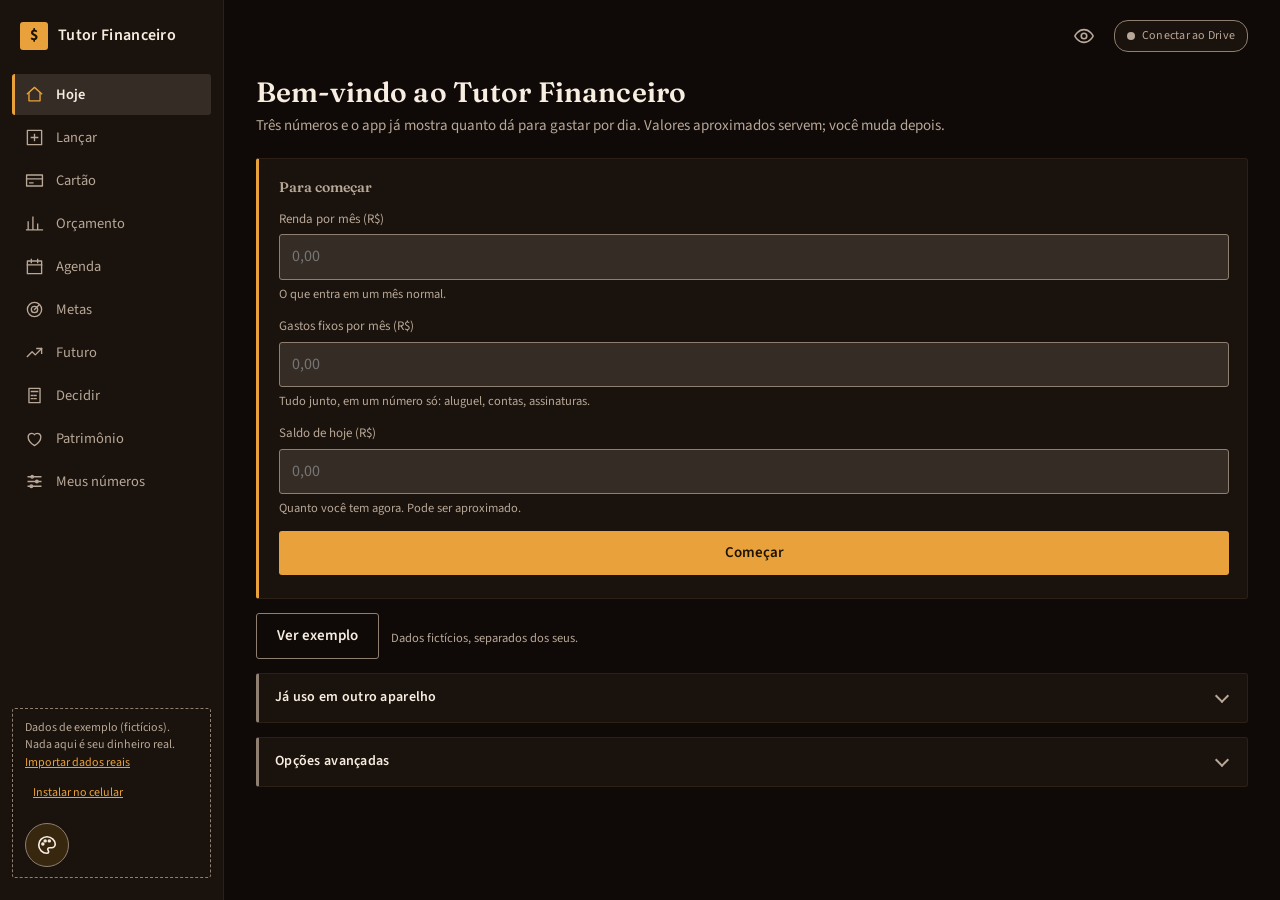
==== index.html @ 3c05d74e "Bank-sourced figures with origin and age; typed reserve; card link; category mapping - Caixa hoje is" ====
<!doctype html>
<html lang="pt-BR" data-theme="cafe">
<head>
<meta charset="utf-8">
<meta http-equiv="Content-Security-Policy" content="default-src 'self'; script-src 'self'; style-src 'self' 'unsafe-inline'; img-src 'self' data:; connect-src 'self' https://www.googleapis.com https://script.google.com https://script.googleusercontent.com https://api.bcb.gov.br; object-src 'none'; base-uri 'none'; form-action 'none'">
<meta name="referrer" content="strict-origin">
<meta name="viewport" content="width=device-width, initial-scale=1, viewport-fit=cover">
<title>Tutor Financeiro</title>
<meta name="theme-color" content="#101212">
<script src="tema.js"></script>
<meta name="apple-mobile-web-app-capable" content="yes">
<meta name="mobile-web-app-capable" content="yes">
<meta name="apple-mobile-web-app-status-bar-style" content="black-translucent">
<meta name="apple-mobile-web-app-title" content="Tutor">
<link rel="manifest" href="manifest.webmanifest">
<link rel="stylesheet" href="tokens.css">
<link rel="icon" href="icon.svg" type="image/svg+xml">
<link rel="apple-touch-icon" href="icon-180.png">
<style>
@font-face{font-family:"Source Sans 3";src:url(fonts/source-sans-3-latin-400-normal.woff2) format("woff2");font-weight:400;font-style:normal;font-display:swap}
@font-face{font-family:"Source Sans 3";src:url(fonts/source-sans-3-latin-600-normal.woff2) format("woff2");font-weight:600;font-style:normal;font-display:swap}
@font-face{font-family:"Source Sans 3";src:url(fonts/source-sans-3-latin-700-normal.woff2) format("woff2");font-weight:700;font-style:normal;font-display:swap}
@font-face{font-family:"Fraunces";src:url(fonts/fraunces-latin-600-normal.woff2) format("woff2");font-weight:600;font-style:normal;font-display:swap}
@font-face{font-family:"TF Fallback";src:local("Arial"),local("Helvetica");size-adjust:92%;ascent-override:111%;descent-override:43%;line-gap-override:0%}
:root{
  --p1:var(--card); --p2:var(--surface-2);
  --ln:var(--line); --ln2:var(--line-strong);
  --tx:var(--text); --mu:var(--text-muted);
  --teal:var(--primary); --vio:var(--accent-mix); --pink:var(--accent-warm); --sky:var(--accent-cool);
  --at:var(--attention); --ru:var(--risk);
  --font-sys:"Segoe UI Variable Text","Segoe UI",system-ui,sans-serif;
  --font-text:"Source Sans 3","TF Fallback",var(--font-sys);
  --font-display:"Fraunces",Georgia,var(--font-sys);
  --f:var(--font-text); --fn:var(--font-text);
}
*{box-sizing:border-box;margin:0}
html,body{background:var(--bg);color:var(--tx);font-family:var(--f);font-size:15px;line-height:1.45;font-synthesis:none;font-variant-numeric:tabular-nums}
button,input,select{font:inherit;color:inherit}
.app{display:grid;grid-template-columns:224px 1fr;min-height:100vh}
nav{background:linear-gradient(180deg,var(--nav-top),var(--nav-bottom));border-right:1px solid var(--card-border);padding:22px 12px;position:sticky;top:0;height:100vh;display:flex;flex-direction:column;gap:2px;overflow:auto}
.brand{display:flex;align-items:center;gap:10px;padding:0 8px 22px;font-family:var(--fn);font-weight:600;font-size:16px;letter-spacing:.02em;white-space:nowrap}
.brand i{width:28px;height:28px;border-radius:3px;background:var(--teal);display:grid;place-items:center;color:var(--on-primary);font-style:normal;font-weight:700}
nav button{all:unset;cursor:pointer;display:flex;align-items:center;gap:12px;padding:10px 10px;border-radius:3px;color:var(--mu);font-size:14.5px;border-left:3px solid transparent}
@media (hover:hover){nav button:hover{background:var(--p2);color:var(--tx)}}
nav button[aria-current=true]{background:var(--p2);color:var(--tx);font-weight:600;border-left-color:var(--h,var(--teal))}
nav button[aria-current=true] svg{color:var(--h,var(--teal))}
nav svg{width:19px;height:19px;flex:none}
.demo{margin-top:auto;font-size:12px;color:var(--mu);border:1px dashed var(--ln2);border-radius:3px;padding:10px 12px}
main{padding:14px 32px 70px;max-width:1800px;width:100%}
h1{font-family:var(--font-display);font-size:28px;font-weight:600;letter-spacing:.005em}
.sub{color:var(--mu);margin-top:2px}
.head{display:flex;justify-content:space-between;align-items:flex-end;gap:16px;flex-wrap:wrap;margin-bottom:22px}
.grid{display:grid;gap:14px}
.g4{grid-template-columns:repeat(auto-fit,minmax(min(215px,100%),1fr))}
.g3{grid-template-columns:repeat(auto-fit,minmax(min(280px,100%),1fr))}
.grid>*{min-width:0}
.g2{grid-template-columns:repeat(auto-fit,minmax(min(340px,100%),1fr))}
.g32{grid-template-columns:2fr 1fr}
.g23{grid-template-columns:1fr 1.6fr}
.pn{background:linear-gradient(180deg,var(--card-top),var(--card-bottom));box-shadow:var(--card-highlight),var(--card-shadow);border:1px solid var(--card-border);border-left:3px solid var(--h,var(--ln2));border-radius:3px;padding:18px 18px 18px 20px;position:relative}
.pn>h2{font-family:var(--font-display);font-size:14px;font-weight:600;color:var(--mu);margin-bottom:12px;display:flex;justify-content:space-between;gap:10px}
.pn>h2 em{font-style:normal;color:var(--h,var(--mu))}
.pn>h2 em,.pn>h2 .info{font-family:var(--font-text);font-weight:600}
.big.hero{font-family:var(--font-display)}
.big{font-family:var(--fn);font-size:34px;font-weight:600;letter-spacing:-.005em;line-height:1.05}
.mid{font-family:var(--fn);font-size:22px;font-weight:600}
.mu{color:var(--mu)} .small{font-size:13px}
.gl{width:1.05em;height:1.05em;flex:none;vertical-align:-.16em;fill:currentColor}
.tag{white-space:nowrap;display:inline-flex;align-items:center;gap:6px;padding:3px 9px;border-radius:2px;font-size:12.5px;font-weight:600;letter-spacing:.01em}
.ok{color:var(--ok);background:var(--ok-bg)} .at{color:var(--at);background:var(--attention-bg)} .ru{color:var(--ru);background:var(--risk-bg)} .ne{color:var(--mu);background:var(--p2)}
.verdict{display:grid;grid-template-columns:auto 1fr auto;gap:24px;align-items:center;padding:24px 26px;margin-bottom:14px}
.verdict .ico{width:62px;height:62px;border-radius:3px;display:grid;place-items:center;font-size:30px;font-weight:700}
.verdict h2{font-family:var(--font-display);font-size:26px;font-weight:600}
.bar{height:8px;border-radius:99px;background:var(--p2);margin:10px 0 6px;position:relative}
.bar.uso>span{background:linear-gradient(90deg,var(--bar-from),var(--bar-to))}
.bar>span{display:block;height:100%;border-radius:99px;background:linear-gradient(90deg,color-mix(in srgb,var(--h,var(--teal)) 55%,transparent),var(--h,var(--teal)))}
.info{display:inline-grid;place-items:center;width:16px;height:16px;border-radius:50%;border:1px solid var(--ln2);color:var(--mu);font-size:12px;font-style:normal;font-family:var(--fn);font-weight:600;cursor:help;margin-left:7px;position:relative;vertical-align:middle;text-transform:none;letter-spacing:0}
.info:hover,.info:focus{color:var(--tx);border-color:var(--teal);outline:none}
.info:hover::after,.info:focus::after{content:attr(data-t);position:absolute;left:-8px;top:24px;width:270px;background:var(--p2);border:1px solid var(--ln2);padding:10px 12px;border-radius:3px;color:var(--tx);font-size:12.5px;font-family:var(--f);font-weight:400;line-height:1.45;z-index:40;white-space:normal;text-align:left;box-shadow:var(--shadow-pop)}
.info.r:hover::after,.info.r:focus::after{left:auto;right:-8px}
.dica{font-size:13px;border:1px solid var(--ln2);border-left:3px solid var(--teal);border-radius:3px;padding:10px 12px;background:var(--p2);margin:-6px 0 16px}
.dica b{font-family:var(--fn);font-weight:600}
.guia{display:grid;gap:12px}
.guia .g{display:grid;grid-template-columns:96px 1fr;gap:12px;align-items:start;padding-top:12px;border-top:1px solid var(--ln)}
.guia .g:first-child{border-top:0;padding-top:0}
.pn.click{cursor:pointer;transition:border-color .15s}
.pn.click:hover{border-color:var(--h)}
.strip .c{cursor:pointer}
.strip .c:hover{border-color:var(--mu)}
tr.clk{cursor:pointer}
tr.clk:hover td{background:var(--p2)}
input[type=range]{display:block;width:100%;max-width:100%;margin:0;padding:0;height:32px;min-height:32px;background:transparent;border:0;accent-color:var(--h,var(--teal))}
select{background-image:linear-gradient(45deg,transparent 50%,var(--mu) 50%),linear-gradient(135deg,var(--mu) 50%,transparent 50%);background-position:calc(100% - 18px) 50%,calc(100% - 13px) 50%;background-size:5px 5px;background-repeat:no-repeat;padding-right:32px !important}
input[type=date]{display:block;line-height:1.2}
.g-dp{display:grid;grid-template-columns:minmax(0,1fr) minmax(0,1fr);gap:12px}.g-dp>.field{min-width:0}
.secw{display:contents}.maisbtn{display:none}
.sl{margin-bottom:16px}
.sl label{display:flex;justify-content:space-between;align-items:baseline;gap:10px}
.sl label span{min-width:0}
.sl label b{flex:none;white-space:nowrap;font-family:var(--fn);color:var(--tx)}
.tip{position:fixed;z-index:30;background:var(--p2);border:1px solid var(--ln2);border-radius:3px;padding:9px 12px;font-size:12.5px;pointer-events:none;box-shadow:var(--shadow-pop)}
.tip b{font-family:var(--fn);font-weight:600;display:block;margin-bottom:4px}
.tip i{display:inline-block;width:9px;height:9px;border-radius:2px;margin-right:7px}
.bar>i{position:absolute;top:-4px;bottom:-4px;width:2px;background:var(--tx);opacity:.8}
.row{display:flex;justify-content:space-between;align-items:center;gap:12px}
.ins{display:flex;gap:12px;align-items:flex-start;padding:13px 0;border-top:1px solid var(--ln)}
.ins:first-of-type{border-top:0;padding-top:0}
.ins .d{width:30px;height:30px;border-radius:3px;display:grid;place-items:center;flex:none;font-size:14px;font-weight:700}
label{display:block;font-size:13px;color:var(--mu);margin:0 0 6px}
.field{margin-bottom:14px}
input[type=text],input[type=url],input[type=number],input[type=date],select{min-width:0;width:100%;min-height:44px;-webkit-appearance:none;appearance:none;background:var(--p2);border:1px solid var(--ln2);border-radius:3px;padding:10px 12px;outline:none}
input:focus,select:focus{border-color:var(--h,var(--teal))}
button:focus-visible,.chip:focus-visible,nav button:focus-visible,.sync:focus-visible,[tabindex]:focus-visible,summary:focus-visible,input[type=checkbox]:focus-visible,input[type=range]:focus-visible{outline:2px solid var(--teal);outline-offset:2px}
input[type=number]{font-family:var(--fn);font-size:16px}
.rate{display:grid;grid-template-columns:1fr 112px;gap:8px}
.hint{font-size:12.5px;color:var(--mu);margin-top:5px}
.orig{color:var(--mu);font-size:12px;white-space:nowrap}
.cx-ver{margin-top:10px;padding:8px 12px;font-size:13px}
.cx-lista{margin-top:10px;border-top:1px solid var(--ln);padding-top:8px}
.cx-lista ul{list-style:none;margin:0 0 8px;padding:0}
.cx-lista li{display:flex;justify-content:space-between;gap:12px;padding:4px 0;font-size:13px;flex-wrap:wrap}
.cx-lista .cx-t{font-size:12.5px;color:var(--mu);margin-top:6px}
.res-l{display:grid;grid-template-columns:minmax(0,1fr) minmax(0,1fr);gap:0 12px;border-bottom:1px solid var(--ln);padding-bottom:8px;margin-bottom:8px}
.res-a{grid-column:1/-1;display:flex;gap:8px;align-items:center;flex-wrap:wrap}
.fut-orig{margin-bottom:10px}
.lg-kv{margin:-4px 0 12px}
.chips{display:flex;flex-wrap:wrap;gap:8px}
.chip{all:unset;cursor:pointer;box-sizing:border-box;display:inline-flex;align-items:center;min-height:44px;padding:7px 14px;border-radius:99px;border:1px solid var(--ln2);color:var(--mu);font-size:14px}
.chip:hover{color:var(--tx)}
.chip[aria-pressed=true]{background:var(--primary-tonal);border-color:var(--h,var(--teal));color:var(--tx);font-weight:600}
.seg{display:inline-flex;background:var(--p1);border:1px solid var(--ln);border-radius:3px;margin-bottom:18px;flex-wrap:wrap}
.seg button{all:unset;cursor:pointer;display:inline-flex;align-items:center;min-height:44px;box-sizing:border-box;padding:9px 16px;color:var(--mu);font-weight:400;border-right:1px solid var(--ln)}
.seg button:last-child{border-right:0}
.seg button[aria-selected=true],.seg button[aria-pressed=true]{background:var(--primary-tonal);color:var(--tx);box-shadow:inset 0 -2px 0 var(--h,var(--teal));font-weight:600}
.btn{all:unset;box-sizing:border-box;cursor:pointer;background:var(--h,var(--teal));color:var(--on-primary);font-family:var(--fn);font-weight:600;padding:11px 20px;border-radius:3px;text-align:center}
.btn:hover{filter:brightness(1.1)}
/* caixa de seleção: vazia fica com borda visível; área de toque de 44px sem aumentar o desenho */
input[type=checkbox]{-webkit-appearance:none;appearance:none;position:relative;width:24px;height:24px;flex:none;margin:0;background:var(--p1);border:2px solid var(--mu);border-radius:5px;cursor:pointer;display:inline-block;vertical-align:middle}
input[type=checkbox]::before{content:'';position:absolute;inset:-10px}
input[type=checkbox]:checked{background:var(--h,var(--teal));border-color:var(--h,var(--teal))}
input[type=checkbox]:checked::after{content:'';position:absolute;left:6px;top:1px;width:6px;height:12px;border:solid var(--on-primary);border-width:0 3px 3px 0;transform:rotate(45deg)}
.linha-check{display:flex;align-items:center;gap:12px;min-height:44px}.linha-check label{margin:0}
.btn.ghost{background:transparent;color:var(--tx);border:1px solid var(--ln2)}
.toggle{display:flex;gap:10px}
.toggle label{flex:1;display:flex;align-items:center;gap:8px;margin:0;background:var(--p2);border:1px solid var(--ln2);border-radius:3px;padding:10px 12px;cursor:pointer;color:var(--tx);font-size:14px}
.toggle input{--h:var(--teal)}
.toggle label{min-height:44px}
.bc-neu{margin-bottom:12px}
table{width:100%;border-collapse:collapse;font-size:14px}
th{font-family:var(--fn);font-size:12px;color:var(--mu);font-weight:600;text-align:left;padding:8px 8px;border-bottom:1px solid var(--ln2)}
td{padding:10px 8px;border-bottom:1px solid var(--ln)}
td.n,th.n{text-align:right;font-family:var(--fn);font-size:15px}
tr:last-child td{border-bottom:0}
.x{all:unset;cursor:pointer;color:var(--mu);min-width:44px;min-height:44px;display:inline-grid;place-items:center;box-sizing:border-box;border-radius:3px}.x:hover{background:var(--risk-bg);color:var(--ru)}
.legend{display:flex;gap:16px;flex-wrap:wrap;margin-top:10px;font-size:13px;color:var(--mu)}
.legend i{display:inline-block;width:14px;height:3px;border-radius:2px;margin-right:6px;vertical-align:middle}
.res{background:var(--p2);border-radius:3px;border-left:3px solid var(--h,var(--teal));padding:16px 18px;margin-bottom:16px}
.res .big{margin:4px 0}
.kv{display:grid;grid-template-columns:1fr auto;gap:7px 14px;font-size:14px}
#i_status{margin-bottom:14px} .inv-kv+.det{margin-top:16px}
.kv span:nth-child(odd){color:var(--mu)} .kv span:nth-child(even){text-align:right;font-family:var(--fn);font-size:15px}
svg text{font-family:var(--f)}
.disc{font-size:12.5px;color:var(--mu);border-left:2px solid var(--ln2);padding:2px 0 2px 12px;margin-top:14px}
.factor{display:grid;grid-template-columns:1fr auto;gap:4px 12px;padding:12px 0;border-top:1px solid var(--ln)}
.factor:first-of-type{border-top:0}
.factor .bar{grid-column:1/-1;margin:2px 0 0;height:6px}
/* faixa do mês */
.strip{display:grid;gap:3px}
.strip .c{height:38px;border-radius:2px;background:var(--p2);position:relative;border:1px solid transparent}
.strip .c{cursor:pointer;transition:transform .12s,box-shadow .12s}
.strip .c:hover{box-shadow:0 0 0 1px var(--mu);transform:translateY(-2px)}
.strip .c.hj{border-color:var(--tx)}
.strip .c.sel{box-shadow:0 0 0 2px var(--teal);transform:translateY(-3px);z-index:2}
.strip .c.sel::after{content:'';position:absolute;left:50%;bottom:-9px;margin-left:-4px;border:4px solid transparent;border-top:0;border-bottom:5px solid var(--teal)}
.strip .l.sel{color:var(--teal);font-weight:700}
tr.clk.sel td{background:var(--p2)}
tr.clk.sel td:first-child{box-shadow:inset 3px 0 0 var(--teal)}
.strip .c.fut{background:transparent;border:1px dashed var(--ln2)}
.strip .c b{position:absolute;left:50%;top:5px;width:7px;height:7px;margin-left:-3px;border-radius:50%;background:var(--vio)}
.strip .l{font-family:var(--fn);font-size:12px;color:var(--mu);text-align:center;margin-top:4px}
.strip .l span{display:none}.strip .l span.key{display:inline}
/* cartão */
.card3d{border-radius:6px;padding:20px;background:var(--p2);border:1px solid var(--ln2);position:relative;overflow:hidden;min-height:170px}
.card3d .chip2{width:38px;height:28px;border-radius:5px;border:1px solid var(--ln2);background:var(--p1);margin-bottom:18px}
.cardnum{letter-spacing:.15em}
.card3d>*{position:relative;z-index:1}
.card3d:after{z-index:0;content:"";position:absolute;right:-40px;top:-40px;width:150px;height:150px;border-radius:50%;border:26px solid var(--p2)}
.cal{display:grid;grid-template-columns:repeat(7,1fr);gap:4px}
.cal .w{font-family:var(--fn);font-size:12px;color:var(--mu);text-align:center;letter-spacing:.08em;padding-bottom:2px}
.cal .d{min-height:56px;border:1px solid var(--ln);border-radius:2px;padding:4px 6px;font-family:var(--fn);font-size:12px;color:var(--mu)}
.cal .d.hj{border-color:var(--tx);color:var(--tx)}
.cal .d.v{background:var(--p2)}
.cal .d b{display:block;font-weight:600;font-size:12px;color:var(--vio);overflow:hidden;white-space:nowrap;text-overflow:ellipsis}
.cal .d b.pg{color:var(--ok)}
.vb{display:flex;gap:10px;align-items:flex-end;height:170px;padding-top:8px}
.vb>div{flex:1;display:flex;flex-direction:column;justify-content:flex-end;align-items:center;gap:6px;height:100%}
.vb>div>span{width:100%;border-radius:2px 2px 0 0;background:var(--h,var(--vio))}
.vb small{font-family:var(--fn);font-size:12px;color:var(--mu)}
.vb em{font-style:normal;font-family:var(--fn);font-size:12px}
.gl{display:grid;grid-template-columns:repeat(auto-fit,minmax(260px,1fr));gap:14px 26px}
.gl b{display:block;font-family:var(--fn);font-weight:600;letter-spacing:.02em}
.screen{display:none}.screen.on{display:block}
.col{min-width:0}
.topbar{display:flex;justify-content:flex-end;align-items:center;gap:8px;padding:14px 32px 0}
.ibtn{all:unset;box-sizing:border-box;width:44px;height:44px;display:grid;place-items:center;border-radius:50%;cursor:pointer;color:var(--mu);border:1px solid transparent}
.ibtn:hover{color:var(--tx);border-color:var(--ln2)}
.ibtn:focus-visible{outline:2px solid var(--teal);outline-offset:2px}
.ibtn svg{width:22px;height:22px}
.ibtn.tonal{border-color:var(--ln2);color:var(--tx);background:var(--primary-tonal)}
.x svg{width:20px;height:20px}
#menutema{position:fixed;z-index:50;min-width:200px;background:var(--p1);border:1px solid var(--ln2);border-radius:16px;padding:6px;box-shadow:var(--shadow-pop)}
#menutema button{all:unset;box-sizing:border-box;display:flex;align-items:center;gap:12px;width:100%;min-height:48px;padding:0 12px;border-radius:12px;cursor:pointer;color:var(--tx)}
#menutema button:hover{background:var(--p2)}
#menutema button:focus-visible{outline:2px solid var(--teal);outline-offset:-2px}
#menutema button[aria-checked=true]{background:var(--primary-tonal)}
#menutema .sw{width:28px;height:28px;border-radius:50%;flex:none;border:1px solid var(--ln2);background:linear-gradient(135deg,var(--a) 50%,var(--b) 50%)}
#menutema .nm{flex:1}
#menutema .ck{width:20px;height:20px;color:var(--teal)}
#menutema .ck svg{width:20px;height:20px}
#imp_f{display:block;width:100%;max-width:100%;min-width:0}
.selo{all:unset;box-sizing:border-box;margin-right:auto;min-height:44px;display:inline-flex;align-items:center;padding:0 14px;border-radius:22px;background:var(--attention-bg);color:var(--at);font-family:var(--fn);font-size:13px;font-weight:600;cursor:pointer;white-space:nowrap}
.selo:focus-visible{outline:2px solid var(--teal);outline-offset:2px}
.sync svg{display:none;width:22px;height:22px}
.sync b{display:none}
.sync{position:static;display:inline-flex;align-items:center;gap:7px;min-height:32px;font-family:var(--fn);font-size:12px;letter-spacing:.02em;color:var(--mu);background:var(--p1);border:1px solid var(--ln2);border-radius:14px;padding:6px 12px;cursor:pointer;user-select:none}
.sync i{width:8px;height:8px;border-radius:50%;background:var(--mu)}
.sync.ok i{background:var(--ok)} .sync.at i{background:var(--at)} .sync.ru i{background:var(--ru)} .sync.go i{background:var(--sky);animation:pulso 1s infinite}
@keyframes pulso{50%{opacity:.3}}
.sync:hover{border-color:var(--teal);color:var(--tx)}
/* celular: blocos recolhíveis, alertas, mini-números */
.det{border:1px solid var(--ln);border-left:3px solid var(--h,var(--ln2));border-radius:3px;background:var(--p1);margin-bottom:14px}
.det>summary{list-style:none;cursor:pointer;display:flex;align-items:center;justify-content:space-between;min-height:48px;padding:0 16px;font-family:var(--fn);font-size:14px;font-weight:600;letter-spacing:.02em}
.det>summary::-webkit-details-marker{display:none}
.det>summary::after{content:'';flex:none;width:8px;height:8px;margin-right:4px;border-right:2px solid var(--mu);border-bottom:2px solid var(--mu);transform:translateY(-2px) rotate(45deg)}
.det[open]>summary::after{transform:translateY(2px) rotate(-135deg)}
.det>.detc{padding:0 12px 12px}
.det>.detc>.pn,.det>.detc>.grid,.det>.detc>.det{margin-bottom:12px}
.alertas{display:grid;gap:8px;margin-bottom:12px}
.alerta{display:flex;gap:10px;align-items:flex-start;padding:10px 12px;border-radius:3px;font-size:14px;font-weight:600;line-height:1.3}
.mini3{display:grid;grid-template-columns:repeat(3,minmax(0,1fr));gap:8px;margin-bottom:12px}
.mini{background:var(--p1);border:1px solid var(--ln);border-radius:3px;padding:10px;min-width:0}
.mini b{display:block;font-family:var(--fn);font-size:18px;font-weight:600}
.conf{position:fixed;inset:0;z-index:30;display:grid;place-items:center;padding:16px;background:color-mix(in srgb,var(--bg) 72%,transparent)}
.confc{width:100%;max-width:420px;box-sizing:border-box;background:var(--p1);border:1px solid var(--ln2);border-radius:6px;padding:18px 16px}
.confc h2{margin:0 0 8px;font-size:18px;font-family:var(--font-display);font-weight:600}
.confc p{margin:0 0 16px}
.confb{display:flex;gap:10px;justify-content:flex-end;flex-wrap:wrap}
.confb .btn{min-height:44px}
.bc-prev{display:flex;flex-direction:column;max-height:calc(100vh - 32px);max-height:calc(100dvh - 32px)}
.bc-prev p{margin:0 0 8px;font-size:14px}
.bc-cont{font-size:14px;font-weight:600;margin-bottom:8px}
.bc-inv{display:flex;align-items:center;gap:12px;min-height:44px;font-size:14px;color:var(--tx);cursor:pointer;overflow-wrap:anywhere}
.bc-lista{flex:1 1 auto;min-height:0;overflow-y:auto;overflow-x:hidden;border-top:1px solid var(--ln);margin-bottom:12px}
.bc-it{display:flex;align-items:center;gap:12px;min-height:44px;padding:8px 2px 8px 10px;box-sizing:border-box;border-bottom:1px solid var(--ln);color:var(--tx);cursor:pointer}
.bc-tx{flex:1 1 auto;min-width:0;display:flex;flex-direction:column;gap:2px;font-size:14px;overflow-wrap:anywhere}
.bc-tx b{font-weight:600}
.bc-val{flex:none;display:flex;flex-direction:column;align-items:flex-end;gap:2px;font-size:14px;font-variant-numeric:tabular-nums;white-space:nowrap}
.bc-acoes{display:flex;gap:10px;flex-wrap:wrap;margin-top:12px}
.bc-dt{font-family:var(--fn);font-size:15px;margin:0 0 8px} .bc-diag{list-style:none;margin:0;padding:0;font-size:13.5px;line-height:1.45} .bc-diag li{padding:2px 0;overflow-wrap:anywhere} .bc-diag li.n1{padding-left:16px;color:var(--mu)}
.bc-cs,.bc-is{margin-top:14px;padding-top:12px;border-top:1px solid var(--ln)} .bc-cs>b,.bc-is>b{display:block;margin-bottom:6px;font-size:14px} .bc-cs select{max-width:100%}
.bc-sub{margin-top:10px} .bc-sub>b{display:block;font-size:13.5px;margin-bottom:4px;overflow-wrap:anywhere} .bc-sub .kv{margin-top:6px} .bc-cs .kv span:nth-child(odd),.bc-is .kv span:nth-child(odd),.bc-cat span:nth-child(odd){overflow-wrap:anywhere} .bc-st{display:block;color:var(--mu);font-size:12.5px} .bc-cat{margin-top:10px}
.bc-lin{border-bottom:1px solid var(--ln)}
.bc-lin .bc-it{border-bottom:0}
.bc-vin{display:flex;align-items:center;gap:12px;min-height:44px;padding:0 2px 8px 10px;box-sizing:border-box;font-size:14px;color:var(--tx);cursor:pointer}
.bc-razao{font-size:12.5px;color:var(--mu)}
.bc-res{font-size:13px;color:var(--mu);margin-bottom:8px}
.bc-tx .tag{align-self:flex-start;white-space:normal}
.bc-nomes{margin-bottom:12px;flex:none}
.bc-nomes>summary{min-height:44px;display:flex;align-items:center;justify-content:space-between;font-size:14px;font-weight:600;cursor:pointer}
.bc-nomes>summary::after{content:'';flex:none;width:8px;height:8px;margin-right:6px;border-right:2px solid var(--mu);border-bottom:2px solid var(--mu);transform:translateY(-2px) rotate(45deg)}
.bc-nomes[open]>summary::after{transform:translateY(2px) rotate(-135deg)}
.bc-nomes[open]{max-height:38vh;overflow-y:auto}
.flt-conta{margin-bottom:12px}
.flt-conta label{display:block;font-size:13px;color:var(--mu);margin-bottom:4px}
table.lt .mu.small{overflow-wrap:anywhere}
.bc-acoes .btn{min-height:44px}
.pv-cab{height:150px;overflow:hidden;margin-bottom:2px}
.pv-cap{font-size:13px;color:var(--mu)}
.pv-val{margin-top:8px;font-family:var(--font-display);font-size:30px;font-weight:600;line-height:1.15;font-variant-numeric:tabular-nums}
.pv-chip{margin-top:8px}
.pv-chip .tag{display:inline-flex;align-items:center;gap:6px;padding:2px 10px 2px 6px;border-radius:999px;border:1px solid color-mix(in srgb,currentColor 45%,transparent)}
.pv-ic{flex:none}
.pv-sub{margin-top:6px;font-size:12.5px;color:var(--mu)}
.pv-sub b{color:var(--tx)}
.pv-lin{display:flex;justify-content:space-between;gap:12px;font-size:14px;color:var(--mu);font-variant-numeric:tabular-nums;margin-top:3px}
.pv-lin b{color:var(--tx);white-space:nowrap}
.pv-seg{display:flex;gap:8px;margin-bottom:12px}
.pv-seg button{all:unset;box-sizing:border-box;cursor:pointer;display:inline-flex;align-items:center;height:44px;min-height:44px;margin:-4px 0;font-size:13px;font-weight:400;color:var(--mu)}
.pv-seg button span{box-sizing:border-box;display:inline-flex;align-items:center;height:36px;padding:0 14px;border:1px solid var(--ln2);border-radius:18px}
.pv-seg button[aria-pressed=true]{color:var(--primary);font-weight:400}
.pv-seg button[aria-pressed=true] span{background:var(--primary-tonal);border-color:var(--primary)}
.pv-seg button:focus-visible span,.pv-grafico:focus-visible{outline:2px solid var(--teal);outline-offset:2px}
.pv-grafico{touch-action:pan-y;user-select:none;-webkit-user-select:none}
.pv-largo{margin-left:-10px;margin-right:-10px}
.pv-svg{display:block;width:100%;height:auto;max-width:100%;font-variant-numeric:tabular-nums}
.pv-pe{display:flex;gap:10px;align-items:center;margin-top:8px}
.pv-tab{white-space:nowrap;min-height:44px;flex:none}
.pv-nota{font-size:12.5px;color:var(--mu)}
.pv-sr{position:absolute;width:1px;height:1px;overflow:hidden;clip-path:inset(50%);white-space:nowrap}
@keyframes pv-traco{from{stroke-dashoffset:1}to{stroke-dashoffset:0}}
.pv-cen.entra{stroke-dasharray:1;animation:pv-traco .4s ease-out both}
@media (prefers-reduced-motion:reduce){.pv-cen.entra{animation:none;stroke-dasharray:none}}
.linkbtn{all:unset;cursor:pointer;color:var(--teal);text-decoration:underline;min-height:44px;display:inline-flex;align-items:center;padding:0 8px;box-sizing:border-box}
.clas{display:flex;align-items:center;justify-content:space-between;gap:8px;min-height:44px;margin-bottom:14px;padding:0 12px;border:1px solid var(--ln2);border-radius:3px;background:var(--p2)}
.pg4{display:grid;grid-template-columns:repeat(4,minmax(0,1fr));gap:6px}
.pg4 button{all:unset;cursor:pointer;box-sizing:border-box;min-height:44px;display:flex;align-items:center;justify-content:center;text-align:center;padding:4px 2px;border:1px solid var(--ln2);border-radius:3px;color:var(--mu);font-size:14px}
.pg4 button[aria-pressed=true]{background:var(--p2);border-color:var(--teal);color:var(--tx);font-weight:600}
.infotxt{font-size:13px;color:var(--tx);background:var(--p2);border-left:3px solid var(--teal);border-radius:3px;padding:10px 12px;margin:0 0 12px;text-transform:none;letter-spacing:0;font-family:var(--f);font-weight:400;line-height:1.45}
.orcl{padding:10px 0;border-bottom:1px solid var(--ln);cursor:pointer}
.orcl:last-child{border-bottom:0}
.orcl.sel{background:var(--p2);box-shadow:inset 3px 0 0 var(--teal);padding-left:8px}
.orcl1{display:flex;justify-content:space-between;align-items:baseline;gap:12px}
.orcl2{display:flex;align-items:center;gap:10px;margin-top:6px}
.orcl2 .bar{flex:1;margin:0}
.ag{display:grid;grid-template-columns:minmax(0,1fr) auto;align-items:center;gap:0 12px;padding:4px 0;border-bottom:1px solid var(--ln)}
.ag:last-child{border-bottom:0}
.ag .agv{font-family:var(--fn);font-size:16px}
.ag .ag2{grid-column:1/-1;padding:0 0 6px 36px}
.salvarfixo{position:sticky;bottom:calc(var(--navh) + env(safe-area-inset-bottom) + 8px);z-index:4;background:var(--bg);padding:10px 0 4px;margin-top:8px;display:flex;align-items:center;gap:12px;flex-wrap:wrap}
@media(max-width:860px){
  html{-webkit-text-size-adjust:100%}
  .pn{border-left:1px solid var(--card-border);border-radius:16px}
  .det{border-left:1px solid var(--card-border);border-radius:16px}
  .mini,.alerta,.clas{border-radius:12px}
  .sync{position:relative;width:44px;min-width:44px;height:44px;padding:0;justify-content:center;border-radius:50%;gap:0}
  .sync svg{display:block;flex:none}
  .pn>h2{flex-wrap:wrap;row-gap:4px}
  .pn>h2>em{white-space:nowrap}
  .sync i{position:absolute;right:8px;top:8px;width:9px;height:9px;border:2px solid var(--p1);box-sizing:content-box}
  .sync span{display:none}
  .verdict.compacto .ico{display:none}
  .verdict.compacto{padding:14px 16px;gap:8px}
  .verdict.compacto h2{font-size:21px}
  .info:hover::after,.info:focus::after{display:none}
  .salvarfixo .btn{flex:1 1 auto}
  .salvarfixo.acoes{flex-direction:row;flex-wrap:wrap;align-items:center !important}
  main>.pn,main>.det,#cart>.pn,#cart>.card3d,#cart>.det,#fut>.pn,#fut>.det{margin-bottom:12px}
  #q_ok{flex:none;white-space:nowrap;padding:0 14px}
  .row>input{min-width:0}
  main:has(.salvarfixo){padding-bottom:calc(var(--navh) + env(safe-area-inset-bottom) + 96px)}
  :root{--navh:60px}
  input,select,textarea{font-size:16px !important}
  button,.chip,.btn{min-height:44px}
  .app{grid-template-columns:minmax(0,1fr)}
  .topbar{padding:calc(8px + env(safe-area-inset-top)) 14px 0}
  .sync{min-height:44px;padding:6px 14px}
  .sync.comtexto{width:auto;border-radius:22px;padding:0 14px 0 10px;gap:6px}
  .sync.comtexto i{display:none}
  .sync.comtexto b{display:inline;font-family:var(--fn);font-size:13px;font-weight:600;white-space:nowrap}
  .sync.ru{color:var(--ru);border-color:var(--ru)}
  .sync.at{color:var(--at);border-color:var(--at)}
  main{min-width:0;overflow-x:hidden;overflow-x:clip;padding:12px 14px calc(var(--navh) + env(safe-area-inset-bottom) + 24px)}
  h1{font-size:23px} .verdict{grid-template-columns:1fr} .big{font-size:29px}
  .pn{padding:16px 14px 16px 16px;overflow-x:auto}
  .info{width:24px;height:24px}
  nav{position:fixed;bottom:0;top:auto;left:0;right:0;height:calc(var(--navh) + env(safe-area-inset-bottom));flex-direction:row;padding:4px 4px env(safe-area-inset-bottom);border-right:0;border-top:1px solid var(--ln);z-index:5;overflow:visible;gap:0}
  nav>button{flex:1 1 0;min-width:0;flex-direction:column;justify-content:center;align-items:center;gap:2px;font-size:12px;padding:4px 2px;border-left:0;border-top:3px solid transparent;min-height:52px}
  nav>button[aria-current=true],nav>.maisbtn.ativo{border-top-color:var(--h,var(--teal));background:var(--p2);color:var(--tx)}
  nav .maisbtn{display:flex}
  nav.aberto>button[aria-current=true]:not(.maisbtn){border-top-color:transparent;background:transparent;color:var(--mu);font-weight:400}
  nav.aberto>button[aria-current=true]:not(.maisbtn) svg{color:inherit}
  nav.aberto>.maisbtn{border-top-color:var(--h,var(--teal));background:var(--p2);color:var(--tx)}
  .brand{display:none}
  .secw{display:none}
  nav.aberto .secw{display:grid;grid-template-columns:repeat(3,minmax(0,1fr));gap:6px;position:fixed;left:8px;right:8px;bottom:calc(var(--navh) + env(safe-area-inset-bottom) + 8px);background:var(--p1);border:1px solid var(--ln2);border-radius:6px;padding:10px;z-index:6;max-height:calc(100vh - var(--navh) - 90px);overflow:auto}
  .secw>button{flex-direction:column;justify-content:center;align-items:center;gap:3px;min-height:60px;font-size:12px;padding:6px 4px;border:1px solid var(--ln);border-radius:4px;text-align:center}
  .secw>button[aria-current=true]{border-color:var(--h,var(--teal));background:var(--p2);color:var(--tx)}
  .secw .demo{display:block;grid-column:1/-1}
  .g32,.g23{grid-template-columns:1fr}
  .strip{grid-template-columns:repeat(10,minmax(0,1fr)) !important;row-gap:4px}
  .strip .l span{display:inline}
  .g-dp{gap:10px}
  .acoes{flex-direction:column;align-items:stretch !important}.acoes .btn{width:100%}
  .head .chips{width:100%}
  table{font-size:13px}
  th,td{padding-left:6px !important;padding-right:6px !important}
  th{font-size:12px !important}
  table input[type=number]{width:96px !important}
  /* tabelas que viram linhas empilhadas */
  table.rt tr:has(th){display:none}
  table.rt,table.rt tbody{display:block}
  table.rt tr{display:block;padding:10px 0;border-bottom:1px solid var(--ln)}
  table.rt tr:last-child{border-bottom:0}
  table.rt td{display:flex;justify-content:space-between;align-items:center;gap:12px;border:0;padding:4px 0 !important;text-align:right}
  table.rt td::before{content:attr(data-l);color:var(--mu);font-size:12px;text-align:left;flex:none}
  table.rt td:not([data-l])::before{content:none}
  table.rt td.tt{justify-content:flex-start;text-align:left;font-size:15px}
  table.rt td.tt::before{content:none}
  table.rt td .bar{width:100%}
  table.rt td.uso{display:block}table.rt td.uso::before{content:none}
  /* lista de lançamentos */
  table.lt tr:has(th){display:none}
  table.lt,table.lt tbody{display:block}
  table.lt tr{display:grid;grid-template-columns:26px minmax(0,1fr) auto 44px 44px;align-items:center;border-bottom:1px solid var(--ln)}
  table.lt td{border:0;padding:6px 2px !important;min-width:0}
  table.lt td.b{padding:0 !important;display:grid;place-items:center}
  .card3d{overflow:visible;min-height:0}
  .card3d:after{display:none}
  .card3d .cardnum{letter-spacing:0;font-size:19px;overflow-wrap:anywhere}
  .pn{overflow-wrap:anywhere}
  .big,.mid,td.n,.kv span:nth-child(even){overflow-wrap:normal}
  .rs,.ck{display:none}
  .toggle{flex-direction:column}
  input[type=range]{height:44px;min-height:44px}
  .strip .c{height:44px}
  .cal{grid-template-columns:repeat(7,minmax(0,1fr));gap:3px}
  .cal .d{min-width:0;overflow:hidden;padding:3px 2px;min-height:52px}
  .stats3{display:grid !important;grid-template-columns:repeat(3,minmax(0,1fr));gap:8px}
  .stats3 .mu{overflow-wrap:anywhere}
}
.stats3{display:flex}
</style>
</head>
<body>
<div class="app">
<nav aria-label="Principal" id="nav"></nav>
<div class="col"><div class="topbar"><button class="ibtn" id="olho" type="button" aria-label="Ocultar valores" aria-pressed="false" title="Ocultar valores"></button><div class="sync" id="sync" role="button" tabindex="0" title="Sincronização com o Google Drive" aria-label="Sincronização com o Google Drive"><svg viewBox="0 0 24 24" fill="none" stroke="currentColor" stroke-width="1.8" stroke-linecap="round" stroke-linejoin="round" aria-hidden="true"><path d="M7 18a4 4 0 010-8 5.5 5.5 0 0110.6 1.2A3.5 3.5 0 0117 18z"/></svg><i></i><span>…</span><b></b></div></div>
<main id="main"></main></div>
</div>
<script src="config.js"></script>
<script src="seguranca.js"></script>
<script src="calc.js"></script>
<script src="real.js"></script>
<script src="store.js"></script>
<script src="sync.js"></script>
<script src="grafico.js"></script>
<script src="banco.js"></script>
<script src="taxas.js"></script>
<script src="app.js"></script>
</body>
</html>
---- tokens.css ----
/* tokens.css (Fase 1c): cores só por nomes semânticos, uma definição por tema.
   Escalas de texto, espaço, raio e alvo vieram do tokens.py da design-ui e não mudaram.
   Temas aprovados em 2026-11-05: cafe (escuro, padrão), ameixa (escuro), nevoa (claro), cha (claro).
   Regra de lint (testada): nenhum token resolve para #FFF/#FFFFFF/#000/#000000.
   `attention` está marcado PROPOSTA: valor ainda A Confirmar com o dono. */
:root {
  color-scheme: light dark;
  --primary-50: #dafef7;
  --primary-100: #c4f8ed;
  --primary-200: #97eadb;
  --primary-300: #63d8c5;
  --primary-400: #10c2ad;
  --primary-500: #00a694;
  --primary-600: #008b7b;
  --primary-700: #007064;
  --primary-800: #00574d;
  --primary-900: #003f37;
  --primary-950: #0f2420;
  --neutral-50: #f6f9f8;
  --neutral-100: #eff3f2;
  --neutral-200: #e1e6e5;
  --neutral-300: #cfd6d4;
  --neutral-400: #b1bab8;
  --neutral-500: #919b99;
  --neutral-600: #6b7472;
  --neutral-700: #4d5453;
  --neutral-800: #343938;
  --neutral-900: #202222;
  --neutral-950: #101212;
  --text-xs: 0.64rem;
  --leading-xs: 1.5;
  --text-sm: 0.8rem;
  --leading-sm: 1.5;
  --text-base: 1.0rem;
  --leading-base: 1.5;
  --text-lg: 1.25rem;
  --leading-lg: 1.5;
  --text-xl: 1.562rem;
  --leading-xl: 1.25;
  --text-2xl: 1.953rem;
  --leading-2xl: 1.25;
  --text-3xl: 2.441rem;
  --leading-3xl: 1.25;
  --text-4xl: 3.052rem;
  --leading-4xl: 1.15;
  --text-5xl: 3.815rem;
  --leading-5xl: 1.15;
  --space-0: 0.0rem;
  --space-1: 0.25rem;
  --space-2: 0.5rem;
  --space-3: 0.75rem;
  --space-4: 1.0rem;
  --space-5: 1.25rem;
  --space-6: 1.5rem;
  --space-8: 2.0rem;
  --space-10: 2.5rem;
  --space-12: 3.0rem;
  --space-16: 4.0rem;
  --space-20: 5.0rem;
  --space-24: 6.0rem;
  --radius-sm: 4px;
  --radius-md: 8px;
  --radius-lg: 12px;
  --radius-xl: 16px;
  --radius-full: 9999px;
  --duration-fast: 120ms;
  --duration-base: 200ms;
  --duration-slow: 320ms;
  --target-min: 2.75rem;
}

/* ========== cafe (escuro, padrão) ========== */
:root, :root[data-theme="cafe"] {
  color-scheme: dark;
  --bg: #0F0A07;
  --card: #1A120C; --card-top: #1A120C; --card-bottom: #1A120C; --card-border: #2C2016;
  --card-highlight: 0 0 0 0 transparent; --card-shadow: 0 0 0 0 transparent;
  --nav-top: #1A120C; --nav-bottom: #1A120C;
  --line: #2C2016;
  --text: #F7EDE0; --text-muted: #B8A898;
  --primary: #E9A23B; --on-primary: #1F1300; --primary-tonal: #38270F;
  --accent-warm: #E0B98A; --accent-cool: #9FBBD6;
  --ok: #8FD3A0; --risk: #FF9A88;
  --attention: #C9D26B; /* PROPOSTA, A Confirmar */
  --bar-from: #C9A57A; --bar-to: #E0B98A;
}

/* ========== ameixa (escuro) ========== */
:root[data-theme="ameixa"] {
  color-scheme: dark;
  --bg: #0C050E;
  --card: #2A1530; --card-top: #2A1530; --card-bottom: #1C0E20; --card-border: #2E1834;
  --card-highlight: inset 0 1px 0 rgba(255,255,255,.07); --card-shadow: 0 10px 28px rgba(0,0,0,.4);
  --nav-top: #22112A; --nav-bottom: #170A1B;
  --line: #35203A;
  --text: #F8EAF6; --text-muted: #BCA0BC;
  --primary: #E9A0DA; --on-primary: #2A0A2A; --primary-tonal: #3A1840;
  --accent-warm: #E8D0A0; --accent-cool: #A8C4E8;
  --ok: #8FD3A0; --risk: #FF9272;
  --attention: #E8D65C; /* PROPOSTA, A Confirmar */
  --bar-from: #B08AB0; --bar-to: #D8B6D8;
}

/* ========== nevoa (claro) ========== */
:root[data-theme="nevoa"] {
  color-scheme: light;
  --bg: #B4B9D0;
  --card: #CDD0E2; --card-top: #CDD0E2; --card-bottom: #C4C8DB; --card-border: #A3A9C4;
  --card-highlight: inset 0 1px 0 rgba(255,255,255,.35); --card-shadow: 0 10px 28px rgba(35,45,105,.16);
  --nav-top: #C8CCDF; --nav-bottom: #C4C8DB;
  --line: #A3A9C4;
  --text: #141A36; --text-muted: #3C446B;
  --primary: #33428F; --on-primary: #F1F4F8; --primary-tonal: #BCC3E6;
  --accent-warm: #68420A; --accent-cool: #33428F;
  --ok: #0C4F2B; --risk: #8C1A14;
  --attention: #544400; /* PROPOSTA, A Confirmar */
  --zone-ok: transparent; --zone-attention: transparent; --zone-risk: color-mix(in srgb, var(--risk) 8%, transparent);
  --bar-from: #445296; --bar-to: #5967A8;
}

/* ========== cha (claro) ========== */
:root[data-theme="cha"] {
  color-scheme: light;
  --bg: #B5C7B5;
  --card: #CCDBCC; --card-top: #CCDBCC; --card-bottom: #C3D3C3; --card-border: #A3B7A3;
  --card-highlight: inset 0 1px 0 rgba(255,255,255,.35); --card-shadow: 0 10px 28px rgba(30,75,40,.15);
  --nav-top: #CCDBCC; --nav-bottom: #C3D3C3;
  --line: #A3B7A3;
  --text: #122619; --text-muted: #35523C;
  --primary: #175831; --on-primary: #F1F4F8; --primary-tonal: #B6D0BB;
  --accent-warm: #6E460B; --accent-cool: #1A4580;
  --ok: #0C4F2B; --risk: #8C1A14;
  --attention: #5A4500; /* PROPOSTA, A Confirmar */
  --zone-ok: transparent; --zone-attention: transparent; --zone-risk: color-mix(in srgb, color-mix(in srgb, var(--risk) 45%, var(--primary)) 9%, transparent);
  --bar-from: #38644A; --bar-to: #4C7A5B;
}

/* ========== derivados (iguais em todos os temas, calculados dos tokens acima) ========== */
:root {
  --surface-2: color-mix(in srgb, var(--card) 88%, var(--text) 12%);
  --line-strong: color-mix(in srgb, var(--line) 30%, var(--text-muted));
  --ok-bg: color-mix(in srgb, var(--ok) 16%, var(--card));
  --attention-bg: color-mix(in srgb, var(--attention) 16%, var(--card));
  --risk-bg: color-mix(in srgb, var(--risk) 16%, var(--card));
  --accent-mix: color-mix(in srgb, var(--accent-cool) 55%, var(--accent-warm));
  --zone-ok: color-mix(in srgb, var(--ok) 11%, transparent);
  --zone-attention: color-mix(in srgb, var(--attention) 10%, transparent);
  --zone-risk: color-mix(in srgb, var(--risk) 13%, transparent);
  --shadow-pop: 0 8px 24px rgba(0,0,0,.45);
  /* amostras do seletor de tema: cada linha mostra as cores do próprio tema, não do tema ativo */
  --sw-cafe-bg: #0F0A07; --sw-cafe-primary: #E9A23B;
  --sw-ameixa-bg: #0C050E; --sw-ameixa-primary: #E9A0DA;
  --sw-nevoa-bg: #B4B9D0; --sw-nevoa-primary: #33428F;
  --sw-cha-bg: #B5C7B5; --sw-cha-primary: #175831;
}
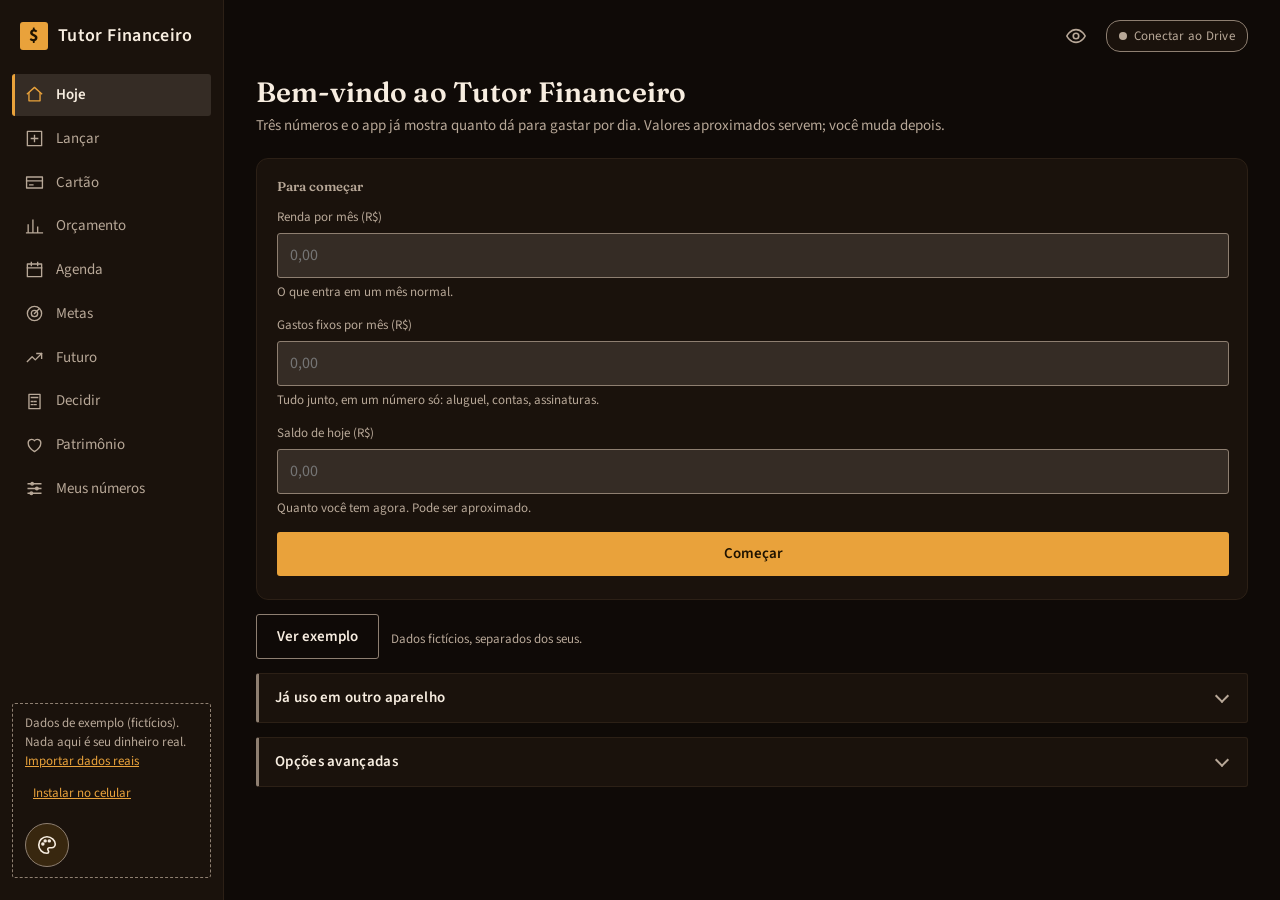
==== commit 34a00a37: "Visual layer: smaller type scale, neutral panel borders, tabular figures" ====
--- a/index.html
+++ b/index.html
@@ -409,6 +409,37 @@
   .stats3 .mu{overflow-wrap:anywhere}
 }
 .stats3{display:flex}
+/* ===== visual-1: camada por cima das regras acima (nada foi apagado). Cores dos temas não mudam. =====
+   Escala de letra: 13 (legenda), 15 (corpo), 16 (campos), 18, 22, 28, 34. */
+.demo,.info,.info:hover::after,.info:focus::after,.tip,.hint,.disc,.strip .l,.cal .w,.cal .d,.cal .d b,.vb small,.vb em,.sync,.bc-razao,.pv-sub,.pv-nota,.tag,.orig,.cx-lista .cx-t{font-size:13px}
+th{font-size:13px !important}
+nav button,.chip,.toggle label,.kv,.det>summary,.alerta,.ins .d,.bc-prev p,.bc-cont,.bc-inv,.bc-tx,.bc-val,.bc-vin,.bc-nomes>summary,.pv-lin,.pg4 button{font-size:15px}
+.brand{font-size:18px}
+.verdict h2,.pv-val{font-size:28px}
+.verdict .ico{font-size:28px}
+/* valores com algarismos de largura fixa. As famílias de letra aprovadas na ux-2-fontes não mudam */
+.big,.mid,.mini b,.pv-val{font-variant-numeric:tabular-nums}
+td.n,th.n,.kv span:nth-child(even),.ag .agv{font-variant-numeric:tabular-nums}
+/* título de painel: 13px, mesma família de antes */
+.pn>h2{font-size:13px}
+/* borda colorida só em painel de estado; os outros ficam neutros. --h continua valendo para barras e etiquetas */
+.pn{border-left:1px solid var(--card-border);border-radius:var(--radius-lg)}
+.pn.verdict{border-left:3px solid var(--h,var(--ln2))}
+.pn.click:hover{border-color:var(--ln2)}
+.grid{gap:16px}
+@media(min-width:1200px){
+  table{font-size:15px}
+}
+@media(max-width:860px){
+  h1{font-size:22px} .big{font-size:28px}
+  .verdict.compacto h2{font-size:22px}
+  .card3d .cardnum{font-size:18px}
+  .pn{border-radius:16px}
+  .pn.verdict{border-left:1px solid var(--card-border)}
+  nav>button,.secw>button{font-size:13px}   /* cabe sem cortar em 320 e 360 px, WebKit e Chromium */
+  table.rt td::before{font-size:13px}
+  .sync.comtexto b{font-size:13px}
+}
 </style>
 </head>
 <body>
